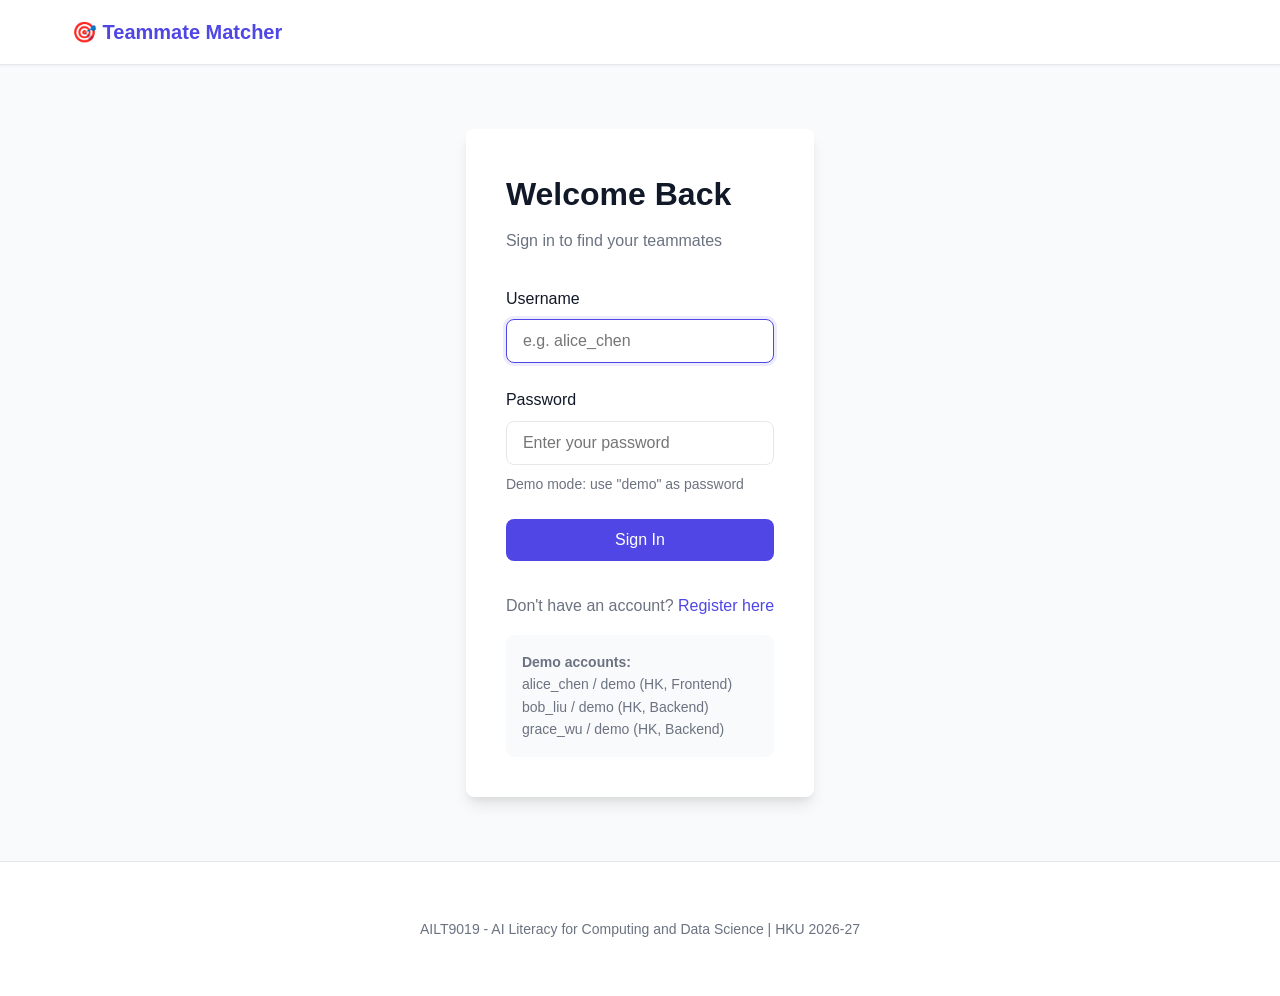
==== ui/index.html @ fbad8a2a "Add UI frontend - pure HTML/CSS/JS interface - Login, register, dashboard, results, edit profile pag" ====
<!DOCTYPE html>
<html lang="zh-CN">
<head>
    <meta charset="UTF-8">
    <meta name="viewport" content="width=device-width, initial-scale=1.0">
    <title>Login - Teammate Matcher</title>
    <link rel="stylesheet" href="css/style.css">
</head>
<body>
    <nav class="navbar">
        <div class="nav-container">
            <a href="index.html" class="nav-brand">🎯 Teammate Matcher</a>
        </div>
    </nav>

    <main class="container">
        <div id="alert-container"></div>

        <div class="auth-container">
            <div class="auth-card">
                <h1>Welcome Back</h1>
                <p class="auth-subtitle">Sign in to find your teammates</p>

                <form id="login-form" class="auth-form">
                    <div class="form-group">
                        <label for="username">Username</label>
                        <input type="text" id="username" name="username" required
                               placeholder="e.g. alice_chen" autofocus>
                    </div>

                    <div class="form-group">
                        <label for="password">Password</label>
                        <input type="password" id="password" name="password" required
                               placeholder="Enter your password">
                        <small class="form-hint">Demo mode: use "demo" as password</small>
                    </div>

                    <button type="submit" class="btn btn-primary btn-block">Sign In</button>
                </form>

                <div class="auth-footer">
                    <p>Don't have an account? <a href="register.html">Register here</a></p>
                    <div class="demo-accounts">
                        <strong>Demo accounts:</strong><br>
                        alice_chen / demo (HK, Frontend)<br>
                        bob_liu / demo (HK, Backend)<br>
                        grace_wu / demo (HK, Backend)
                    </div>
                </div>
            </div>
        </div>
    </main>

    <footer class="footer">
        <div class="container">
            <p>AILT9019 - AI Literacy for Computing and Data Science | HKU 2026-27</p>
        </div>
    </footer>

    <script src="js/app.js"></script>
</body>
</html>
---- ui/css/style.css ----
/* AILT9019 Teammate Matcher - UI Styles */

:root {
    --primary-color: #4f46e5;
    --primary-hover: #4338ca;
    --secondary-color: #6b7280;
    --success-color: #10b981;
    --warning-color: #f59e0b;
    --error-color: #ef4444;
    --bg-color: #f9fafb;
    --card-bg: #ffffff;
    --text-color: #111827;
    --text-muted: #6b7280;
    --border-color: #e5e7eb;
    --border-radius: 8px;
    --shadow-sm: 0 1px 2px 0 rgba(0, 0, 0, 0.05);
    --shadow: 0 1px 3px 0 rgba(0, 0, 0, 0.1), 0 1px 2px 0 rgba(0, 0, 0, 0.06);
    --shadow-md: 0 4px 6px -1px rgba(0, 0, 0, 0.1), 0 2px 4px -1px rgba(0, 0, 0, 0.06);
    --shadow-lg: 0 10px 15px -3px rgba(0, 0, 0, 0.1), 0 4px 6px -2px rgba(0, 0, 0, 0.05);
}

* {
    margin: 0;
    padding: 0;
    box-sizing: border-box;
}

body {
    font-family: -apple-system, BlinkMacSystemFont, 'Segoe UI', Roboto, 'Helvetica Neue', Arial, sans-serif;
    background-color: var(--bg-color);
    color: var(--text-color);
    line-height: 1.6;
    min-height: 100vh;
    display: flex;
    flex-direction: column;
}

/* Navbar */
.navbar {
    background: var(--card-bg);
    border-bottom: 1px solid var(--border-color);
    box-shadow: var(--shadow-sm);
    position: sticky;
    top: 0;
    z-index: 100;
}

.nav-container {
    max-width: 1200px;
    margin: 0 auto;
    padding: 1rem 2rem;
    display: flex;
    justify-content: space-between;
    align-items: center;
}

.nav-brand {
    font-size: 1.25rem;
    font-weight: 700;
    color: var(--primary-color);
    text-decoration: none;
}

.nav-links {
    display: flex;
    gap: 1.5rem;
}

.nav-links a {
    color: var(--text-color);
    text-decoration: none;
    font-weight: 500;
    transition: color 0.2s;
}

.nav-links a:hover {
    color: var(--primary-color);
}

/* Container */
.container {
    max-width: 1200px;
    margin: 0 auto;
    padding: 2rem;
    flex: 1;
}

/* Alerts */
.alert {
    padding: 1rem 1.5rem;
    border-radius: var(--border-radius);
    margin-bottom: 1.5rem;
    border-left: 4px solid;
}

.alert-success {
    background-color: #d1fae5;
    border-color: var(--success-color);
    color: #065f46;
}

.alert-error {
    background-color: #fee2e2;
    border-color: var(--error-color);
    color: #991b1b;
}

.alert-warning {
    background-color: #fef3c7;
    border-color: var(--warning-color);
    color: #92400e;
}

.alert-info {
    background-color: #dbeafe;
    border-color: #3b82f6;
    color: #1e40af;
}

/* Auth Pages */
.auth-container {
    display: flex;
    justify-content: center;
    align-items: center;
    min-height: calc(100vh - 200px);
    padding: 2rem;
}

.auth-card {
    background: var(--card-bg);
    border-radius: var(--border-radius);
    box-shadow: var(--shadow-lg);
    padding: 2.5rem;
    max-width: 500px;
    width: 100%;
}

.auth-card h1 {
    font-size: 2rem;
    margin-bottom: 0.5rem;
    color: var(--text-color);
}

.auth-subtitle {
    color: var(--text-muted);
    margin-bottom: 2rem;
}

.auth-form {
    display: flex;
    flex-direction: column;
    gap: 1.5rem;
}

.form-group {
    display: flex;
    flex-direction: column;
    gap: 0.5rem;
}

.form-group label {
    font-weight: 500;
    color: var(--text-color);
}

.form-group input,
.form-group select {
    padding: 0.75rem 1rem;
    border: 1px solid var(--border-color);
    border-radius: var(--border-radius);
    font-size: 1rem;
    transition: border-color 0.2s;
}

.form-group input:focus,
.form-group select:focus {
    outline: none;
    border-color: var(--primary-color);
    box-shadow: 0 0 0 3px rgba(79, 70, 229, 0.1);
}

.form-hint {
    color: var(--text-muted);
    font-size: 0.875rem;
}

.form-row {
    display: grid;
    grid-template-columns: 1fr 1fr;
    gap: 1rem;
}

.form-actions {
    display: flex;
    gap: 1rem;
    margin-top: 1rem;
}

.auth-footer {
    margin-top: 2rem;
    text-align: center;
    color: var(--text-muted);
}

.auth-footer a {
    color: var(--primary-color);
    text-decoration: none;
    font-weight: 500;
}

.auth-footer a:hover {
    text-decoration: underline;
}

.demo-accounts {
    margin-top: 1rem;
    padding: 1rem;
    background: var(--bg-color);
    border-radius: var(--border-radius);
    font-size: 0.875rem;
    text-align: left;
}

/* Buttons */
.btn {
    display: inline-block;
    padding: 0.75rem 1.5rem;
    border: none;
    border-radius: var(--border-radius);
    font-size: 1rem;
    font-weight: 500;
    text-decoration: none;
    cursor: pointer;
    transition: all 0.2s;
    text-align: center;
}

.btn-primary {
    background-color: var(--primary-color);
    color: white;
}

.btn-primary:hover {
    background-color: var(--primary-hover);
    box-shadow: var(--shadow-md);
}

.btn-secondary {
    background-color: var(--secondary-color);
    color: white;
}

.btn-secondary:hover {
    background-color: #4b5563;
}

.btn-sm {
    padding: 0.5rem 1rem;
    font-size: 0.875rem;
}

.btn-lg {
    padding: 1rem 2rem;
    font-size: 1.125rem;
}

.btn-block {
    display: block;
    width: 100%;
}

/* Dashboard */
.dashboard {
    display: flex;
    flex-direction: column;
    gap: 2rem;
}

.dashboard-header {
    text-align: center;
    margin-bottom: 1rem;
}

.dashboard-header h1 {
    font-size: 2.5rem;
    margin-bottom: 0.5rem;
}

.dashboard-subtitle {
    color: var(--text-muted);
    font-size: 1.125rem;
}

.dashboard-grid {
    display: grid;
    grid-template-columns: repeat(auto-fit, minmax(400px, 1fr));
    gap: 2rem;
}

/* Cards */
.card {
    background: var(--card-bg);
    border-radius: var(--border-radius);
    box-shadow: var(--shadow);
    overflow: hidden;
}

.card-header {
    padding: 1.5rem;
    border-bottom: 1px solid var(--border-color);
    display: flex;
    justify-content: space-between;
    align-items: center;
}

.card-header h2 {
    font-size: 1.25rem;
}

.card-body {
    padding: 1.5rem;
}

/* Profile Card */
.profile-info {
    display: flex;
    flex-direction: column;
    gap: 1rem;
}

.info-row {
    display: flex;
    justify-content: space-between;
    align-items: center;
    padding: 0.75rem 0;
    border-bottom: 1px solid var(--border-color);
}

.info-row:last-child {
    border-bottom: none;
}

.info-label {
    font-weight: 500;
    color: var(--text-muted);
}

.info-value {
    font-weight: 600;
}

/* Badges */
.badge {
    display: inline-block;
    padding: 0.25rem 0.75rem;
    border-radius: 12px;
    font-size: 0.875rem;
    font-weight: 500;
}

.badge-city {
    background-color: #dbeafe;
    color: #1e40af;
}

.badge-role {
    background-color: #e0e7ff;
    color: #3730a3;
}

.badge-success {
    background-color: #d1fae5;
    color: #065f46;
}

.badge-warning {
    background-color: #fef3c7;
    color: #92400e;
}

/* Match Card */
.match-description {
    color: var(--text-muted);
    margin-bottom: 1rem;
}

.match-features {
    list-style: none;
    margin-bottom: 1.5rem;
}

.match-features li {
    padding: 0.5rem 0;
    color: var(--text-color);
}

/* How It Works */
.how-it-works {
    margin-top: 1rem;
}

.steps {
    display: flex;
    flex-direction: column;
    gap: 1.5rem;
}

.step {
    display: flex;
    gap: 1.5rem;
    align-items: flex-start;
}

.step-number {
    width: 40px;
    height: 40px;
    border-radius: 50%;
    background-color: var(--primary-color);
    color: white;
    display: flex;
    align-items: center;
    justify-content: center;
    font-weight: 700;
    flex-shrink: 0;
}

.step-content h3 {
    margin-bottom: 0.5rem;
}

.step-content p {
    color: var(--text-muted);
}

/* Results Page */
.results-page {
    display: flex;
    flex-direction: column;
    gap: 2rem;
}

.results-header {
    text-align: center;
}

.results-header h1 {
    font-size: 2.5rem;
    margin-bottom: 0.5rem;
}

.results-subtitle {
    color: var(--text-muted);
    font-size: 1.125rem;
}

/* Stats Bar */
.stats-bar {
    display: grid;
    grid-template-columns: repeat(auto-fit, minmax(150px, 1fr));
    gap: 1rem;
    background: var(--card-bg);
    padding: 1.5rem;
    border-radius: var(--border-radius);
    box-shadow: var(--shadow);
}

.stat {
    text-align: center;
}

.stat-value {
    font-size: 2rem;
    font-weight: 700;
    color: var(--primary-color);
}

.stat-label {
    color: var(--text-muted);
    font-size: 0.875rem;
    margin-top: 0.25rem;
}

/* Filter Summary */
.filter-summary {
    margin-top: 1rem;
}

.filter-tags {
    display: flex;
    flex-wrap: wrap;
    gap: 0.5rem;
}

.filter-tag {
    padding: 0.5rem 1rem;
    background-color: var(--bg-color);
    border-radius: var(--border-radius);
    font-size: 0.875rem;
    color: var(--text-muted);
}

/* Picks Section */
.picks-section {
    display: flex;
    flex-direction: column;
    gap: 1.5rem;
}

.section-header {
    display: flex;
    justify-content: space-between;
    align-items: center;
}

.section-header h2 {
    font-size: 1.5rem;
}

.source-badge {
    padding: 0.5rem 1rem;
    background-color: var(--bg-color);
    border-radius: var(--border-radius);
    font-size: 0.875rem;
    color: var(--text-muted);
}

.picks-grid {
    display: grid;
    grid-template-columns: repeat(auto-fill, minmax(350px, 1fr));
    gap: 1.5rem;
}

.pick-card {
    background: var(--card-bg);
    border-radius: var(--border-radius);
    box-shadow: var(--shadow);
    display: flex;
    overflow: hidden;
    transition: transform 0.2s, box-shadow 0.2s;
}

.pick-card:hover {
    transform: translateY(-2px);
    box-shadow: var(--shadow-md);
}

.pick-rank {
    background: linear-gradient(135deg, var(--primary-color), var(--primary-hover));
    color: white;
    padding: 1.5rem 1rem;
    font-size: 1.5rem;
    font-weight: 700;
    display: flex;
    align-items: center;
    justify-content: center;
    min-width: 60px;
}

.pick-content {
    padding: 1.5rem;
    flex: 1;
}

.pick-header {
    display: flex;
    justify-content: space-between;
    align-items: center;
    margin-bottom: 1rem;
}

.pick-header h3 {
    font-size: 1.25rem;
}

.pick-details {
    display: flex;
    flex-direction: column;
    gap: 0.5rem;
    margin-bottom: 1rem;
}

.detail-item {
    display: flex;
    align-items: center;
    gap: 0.5rem;
    color: var(--text-muted);
    font-size: 0.875rem;
}

.detail-icon {
    font-size: 1rem;
}

.complement-badge {
    padding: 0.25rem 0.5rem;
    background-color: #d1fae5;
    color: #065f46;
    border-radius: 4px;
    font-size: 0.75rem;
    font-weight: 500;
}

.pick-reason {
    padding: 1rem;
    background-color: var(--bg-color);
    border-radius: var(--border-radius);
    margin-bottom: 1rem;
    font-size: 0.875rem;
    line-height: 1.5;
}

.pick-actions {
    display: flex;
    gap: 0.5rem;
}

/* No Results */
.no-results {
    text-align: center;
}

.no-results h3 {
    margin-bottom: 1rem;
}

.no-results ul {
    list-style: none;
    margin-top: 1rem;
}

.no-results li {
    padding: 0.5rem 0;
    color: var(--text-muted);
}

/* Results Actions */
.results-actions {
    display: flex;
    justify-content: center;
    gap: 1rem;
    margin-top: 2rem;
}

/* Footer */
.footer {
    background: var(--card-bg);
    border-top: 1px solid var(--border-color);
    padding: 1.5rem 0;
    margin-top: auto;
    text-align: center;
    color: var(--text-muted);
    font-size: 0.875rem;
}

/* Responsive */
@media (max-width: 768px) {
    .container {
        padding: 1rem;
    }

    .dashboard-grid {
        grid-template-columns: 1fr;
    }

    .form-row {
        grid-template-columns: 1fr;
    }

    .picks-grid {
        grid-template-columns: 1fr;
    }

    .stats-bar {
        grid-template-columns: repeat(2, 1fr);
    }

    .nav-container {
        flex-direction: column;
        gap: 1rem;
    }

    .nav-links {
        flex-direction: column;
        gap: 0.5rem;
    }
}
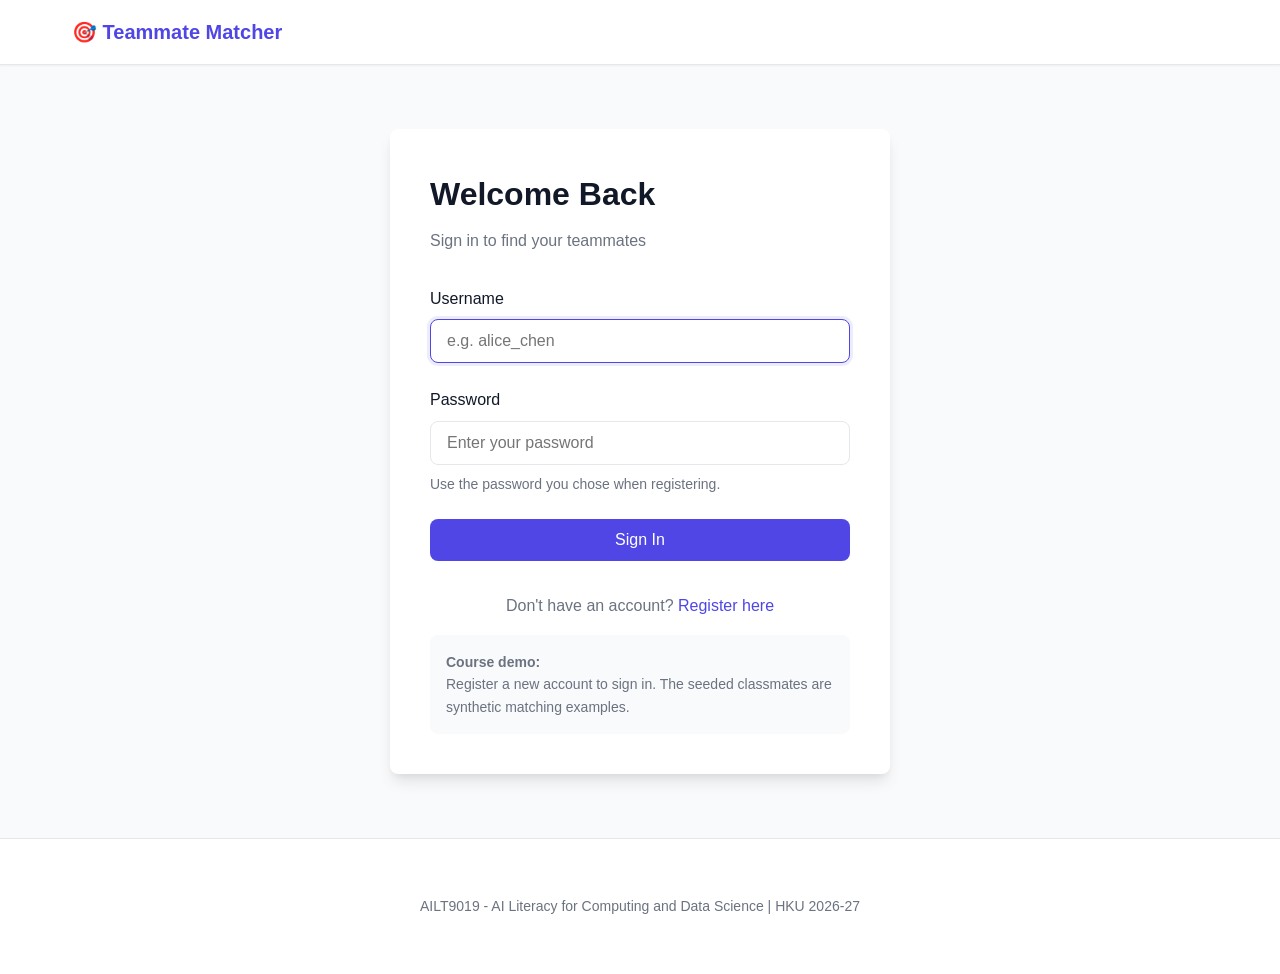
==== commit dc668c3e: "Fix startup and complete profile-to-matching workflow Keep CLI and API imports compatible, use one c" ====
--- a/ui/index.html
+++ b/ui/index.html
@@ -32,7 +32,7 @@
                         <label for="password">Password</label>
                         <input type="password" id="password" name="password" required
                                placeholder="Enter your password">
-                        <small class="form-hint">Demo mode: use "demo" as password</small>
+                        <small class="form-hint">Use the password you chose when registering.</small>
                     </div>
 
                     <button type="submit" class="btn btn-primary btn-block">Sign In</button>
@@ -41,10 +41,8 @@
                 <div class="auth-footer">
                     <p>Don't have an account? <a href="register.html">Register here</a></p>
                     <div class="demo-accounts">
-                        <strong>Demo accounts:</strong><br>
-                        alice_chen / demo (HK, Frontend)<br>
-                        bob_liu / demo (HK, Backend)<br>
-                        grace_wu / demo (HK, Backend)
+                        <strong>Course demo:</strong><br>
+                        Register a new account to sign in. The seeded classmates are synthetic matching examples.
                     </div>
                 </div>
             </div>
